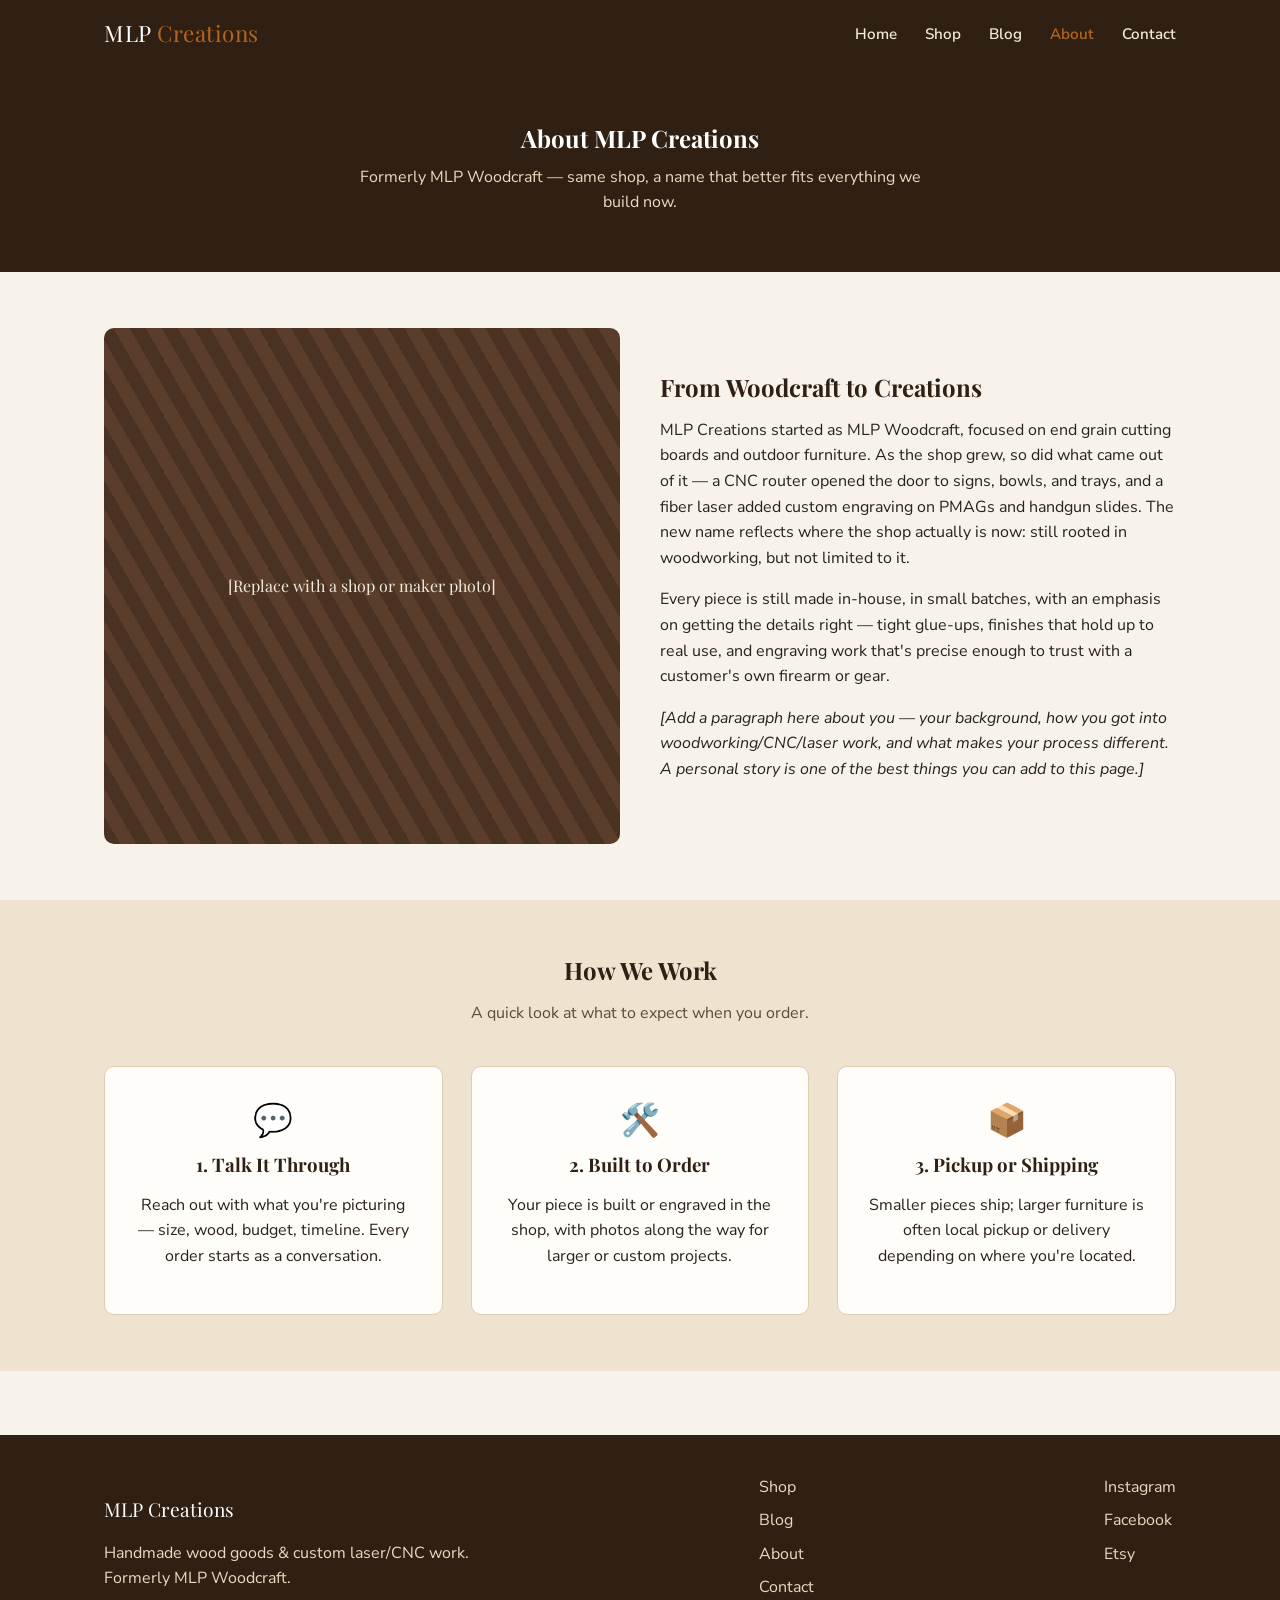
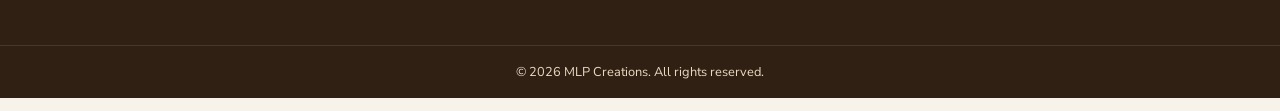
==== about.html @ 7bca6a59 "Build MLP Creations site: storefront + blog Replace the placeholder page with a full static site: ho" ====
<!DOCTYPE html>
<html lang="en">
<head>
  <meta charset="UTF-8">
  <meta name="viewport" content="width=device-width, initial-scale=1.0">
  <title>About — MLP Creations</title>
  <meta name="description" content="The story behind MLP Creations, formerly MLP Woodcraft — handmade wood goods, laser engraving, and CNC work.">
  <link rel="preconnect" href="https://fonts.googleapis.com">
  <link href="https://fonts.googleapis.com/css2?family=Playfair+Display:wght@600;700&family=Nunito+Sans:wght@400;600;700&display=swap" rel="stylesheet">
  <link rel="stylesheet" href="css/style.css">
</head>
<body>

  <header class="site-header">
    <div class="container header-inner">
      <a href="index.html" class="logo">MLP <span>Creations</span></a>
      <nav class="site-nav" id="site-nav">
        <a href="index.html">Home</a>
        <a href="shop.html">Shop</a>
        <a href="blog.html">Blog</a>
        <a href="about.html" class="active">About</a>
        <a href="contact.html">Contact</a>
      </nav>
      <button class="nav-toggle" id="nav-toggle" aria-label="Toggle menu" aria-expanded="false">
        <span></span><span></span><span></span>
      </button>
    </div>
  </header>

  <section class="page-hero">
    <div class="container">
      <h1>About MLP Creations</h1>
      <p>Formerly MLP Woodcraft — same shop, a name that better fits everything we build now.</p>
    </div>
  </section>

  <section>
    <div class="container about-grid">
      <div class="about-photo">[Replace with a shop or maker photo]</div>
      <div>
        <h2>From Woodcraft to Creations</h2>
        <p>MLP Creations started as MLP Woodcraft, focused on end grain cutting boards and outdoor furniture. As the shop grew, so did what came out of it — a CNC router opened the door to signs, bowls, and trays, and a fiber laser added custom engraving on PMAGs and handgun slides. The new name reflects where the shop actually is now: still rooted in woodworking, but not limited to it.</p>
        <p>Every piece is still made in-house, in small batches, with an emphasis on getting the details right — tight glue-ups, finishes that hold up to real use, and engraving work that's precise enough to trust with a customer's own firearm or gear.</p>
        <p><em>[Add a paragraph here about you — your background, how you got into woodworking/CNC/laser work, and what makes your process different. A personal story is one of the best things you can add to this page.]</em></p>
      </div>
    </div>
  </section>

  <section style="background:var(--color-bg-alt);">
    <div class="container">
      <div class="section-heading">
        <h2>How We Work</h2>
        <p>A quick look at what to expect when you order.</p>
      </div>
      <div class="grid-3">
        <div class="feature-card">
          <div class="icon">💬</div>
          <h3>1. Talk It Through</h3>
          <p>Reach out with what you're picturing — size, wood, budget, timeline. Every order starts as a conversation.</p>
        </div>
        <div class="feature-card">
          <div class="icon">🛠️</div>
          <h3>2. Built to Order</h3>
          <p>Your piece is built or engraved in the shop, with photos along the way for larger or custom projects.</p>
        </div>
        <div class="feature-card">
          <div class="icon">📦</div>
          <h3>3. Pickup or Shipping</h3>
          <p>Smaller pieces ship; larger furniture is often local pickup or delivery depending on where you're located.</p>
        </div>
      </div>
    </div>
  </section>

  <footer class="site-footer">
    <div class="container footer-inner">
      <div>
        <p class="footer-brand">MLP Creations</p>
        <p>Handmade wood goods &amp; custom laser/CNC work.<br>Formerly MLP Woodcraft.</p>
      </div>
      <div class="footer-links">
        <a href="shop.html">Shop</a>
        <a href="blog.html">Blog</a>
        <a href="about.html">About</a>
        <a href="contact.html">Contact</a>
      </div>
      <div class="footer-social">
        <a href="#">Instagram</a>
        <a href="#">Facebook</a>
        <a href="#">Etsy</a>
      </div>
    </div>
    <p class="footer-copy">&copy; 2026 MLP Creations. All rights reserved.</p>
  </footer>

  <script src="js/main.js"></script>
</body>
</html>
---- css/style.css ----
/* =========================================================
   MLP Creations — shared stylesheet
   Edit the variables below to change colors/fonts site-wide.
   ========================================================= */

:root {
  --color-bg: #f8f3ea;
  --color-bg-alt: #efe3d0;
  --color-card: #fffdf9;
  --color-text: #2b2118;
  --color-text-soft: #5c4a3a;
  --color-walnut: #4a3222;
  --color-walnut-dark: #302013;
  --color-accent: #b5651d;
  --color-accent-dark: #8f4e15;
  --color-border: #ddccae;
  --font-heading: 'Playfair Display', Georgia, serif;
  --font-body: 'Nunito Sans', -apple-system, BlinkMacSystemFont, 'Segoe UI', sans-serif;
  --radius: 10px;
  --max-width: 1120px;
}

* { box-sizing: border-box; }

html { scroll-behavior: smooth; }

body {
  margin: 0;
  background: var(--color-bg);
  color: var(--color-text);
  font-family: var(--font-body);
  line-height: 1.6;
}

img { max-width: 100%; display: block; }

a { color: var(--color-accent-dark); text-decoration: none; }
a:hover { text-decoration: underline; }

h1, h2, h3, h4 {
  font-family: var(--font-heading);
  color: var(--color-walnut-dark);
  line-height: 1.2;
  margin: 0 0 .5em;
}

.container {
  max-width: var(--max-width);
  margin: 0 auto;
  padding: 0 1.5rem;
}

section { padding: 3.5rem 0; }

.section-heading { text-align: center; max-width: 640px; margin: 0 auto 2.5rem; }
.section-heading p { color: var(--color-text-soft); }

.btn {
  display: inline-block;
  padding: .75rem 1.6rem;
  border-radius: var(--radius);
  font-weight: 700;
  cursor: pointer;
  border: 2px solid transparent;
  text-decoration: none !important;
}
.btn-primary { background: var(--color-accent); color: #fff; }
.btn-primary:hover { background: var(--color-accent-dark); }
.btn-secondary { background: transparent; border-color: var(--color-walnut); color: var(--color-walnut-dark); }
.btn-secondary:hover { background: var(--color-walnut); color: #fff; }
.btn-block { width: 100%; text-align: center; }

/* ===== Header / Nav ===== */
.site-header {
  background: var(--color-walnut-dark);
  position: sticky;
  top: 0;
  z-index: 50;
}
.header-inner {
  display: flex;
  align-items: center;
  justify-content: space-between;
  padding: 1rem 1.5rem;
}
.logo {
  font-family: var(--font-heading);
  font-size: 1.4rem;
  color: #fff;
  letter-spacing: .5px;
}
.logo span { color: var(--color-accent); }
.logo:hover { text-decoration: none; opacity: .9; }

.site-nav { display: flex; gap: 1.75rem; }
.site-nav a {
  color: #f2e9da;
  font-weight: 600;
  font-size: .95rem;
}
.site-nav a:hover, .site-nav a.active { color: var(--color-accent); text-decoration: none; }

.nav-toggle {
  display: none;
  flex-direction: column;
  justify-content: center;
  gap: 5px;
  width: 32px;
  height: 32px;
  background: none;
  border: none;
  cursor: pointer;
}
.nav-toggle span { width: 100%; height: 2px; background: #fff; }

@media (max-width: 760px) {
  .nav-toggle { display: flex; }
  .site-nav {
    position: absolute;
    top: 100%;
    left: 0;
    right: 0;
    background: var(--color-walnut-dark);
    flex-direction: column;
    gap: 0;
    max-height: 0;
    overflow: hidden;
    transition: max-height .25s ease;
  }
  .site-nav.open { max-height: 320px; }
  .site-nav a { padding: 1rem 1.5rem; border-top: 1px solid rgba(255,255,255,.1); }
}

/* ===== Hero ===== */
.hero {
  background: linear-gradient(135deg, var(--color-walnut) 0%, var(--color-walnut-dark) 100%);
  color: #f8f3ea;
  text-align: center;
  padding: 5rem 1.5rem;
}
.hero h1 { color: #fff; font-size: 2.6rem; max-width: 780px; margin: 0 auto .75rem; }
.hero p { max-width: 560px; margin: 0 auto 2rem; color: #ead9c2; font-size: 1.1rem; }
.hero .btn-row { display: flex; gap: 1rem; justify-content: center; flex-wrap: wrap; }

.page-hero {
  background: var(--color-walnut-dark);
  color: #fff;
  text-align: center;
  padding: 3.5rem 1.5rem;
}
.page-hero h1 { color: #fff; }
.page-hero p { color: #ead9c2; max-width: 600px; margin: .5rem auto 0; }

/* ===== Category / feature cards ===== */
.grid-3 { display: grid; grid-template-columns: repeat(3, 1fr); gap: 1.75rem; }
.grid-2 { display: grid; grid-template-columns: repeat(2, 1fr); gap: 1.75rem; }
@media (max-width: 860px) {
  .grid-3 { grid-template-columns: 1fr 1fr; }
}
@media (max-width: 600px) {
  .grid-3, .grid-2 { grid-template-columns: 1fr; }
}

.feature-card {
  background: var(--color-card);
  border: 1px solid var(--color-border);
  border-radius: var(--radius);
  padding: 1.75rem;
  text-align: center;
}
.feature-card .icon { font-size: 2rem; margin-bottom: .5rem; }

/* ===== Product thumbnails (placeholders — swap for real photos) ===== */
.thumb {
  aspect-ratio: 4 / 3;
  border-radius: var(--radius) var(--radius) 0 0;
  display: flex;
  align-items: center;
  justify-content: center;
  flex-direction: column;
  gap: .35rem;
  color: #fff;
  background: repeating-linear-gradient(120deg, var(--color-walnut), var(--color-walnut) 12px, #5a3e2b 12px, #5a3e2b 24px);
}
.thumb .icon { font-size: 2.2rem; }
.thumb .thumb-label { font-size: .75rem; letter-spacing: .5px; text-transform: uppercase; opacity: .85; }

/* ===== Product cards ===== */
.product-grid { display: grid; grid-template-columns: repeat(3, 1fr); gap: 1.75rem; }
@media (max-width: 860px) { .product-grid { grid-template-columns: 1fr 1fr; } }
@media (max-width: 600px) { .product-grid { grid-template-columns: 1fr; } }

.product-card {
  background: var(--color-card);
  border: 1px solid var(--color-border);
  border-radius: var(--radius);
  overflow: hidden;
  display: flex;
  flex-direction: column;
}
.product-body { padding: 1.25rem; display: flex; flex-direction: column; flex: 1; }
.product-body h3 { font-size: 1.15rem; margin-bottom: .25rem; }
.product-price { color: var(--color-accent-dark); font-weight: 700; margin-bottom: .5rem; }
.product-body p.desc { color: var(--color-text-soft); font-size: .92rem; flex: 1; }

.category-block { margin-bottom: 3.5rem; }
.category-block h2 { border-bottom: 2px solid var(--color-border); padding-bottom: .5rem; margin-bottom: 1.5rem; }

.callout {
  background: var(--color-bg-alt);
  border-left: 4px solid var(--color-accent);
  padding: 1rem 1.25rem;
  border-radius: 0 var(--radius) var(--radius) 0;
  font-size: .92rem;
  color: var(--color-text-soft);
  margin-top: 3rem;
}

/* ===== Blog / posts ===== */
.post-grid { display: grid; grid-template-columns: repeat(2, 1fr); gap: 1.75rem; }
@media (max-width: 700px) { .post-grid { grid-template-columns: 1fr; } }

.post-card {
  background: var(--color-card);
  border: 1px solid var(--color-border);
  border-radius: var(--radius);
  overflow: hidden;
  display: flex;
  flex-direction: column;
}
.post-body { padding: 1.5rem; display: flex; flex-direction: column; flex: 1; }
.post-date { font-size: .8rem; text-transform: uppercase; letter-spacing: .5px; color: var(--color-accent-dark); font-weight: 700; margin-bottom: .35rem; }
.post-body p.excerpt { color: var(--color-text-soft); flex: 1; }

.post-article { max-width: 720px; margin: 0 auto; padding: 3rem 1.5rem; }
.post-article .post-date { display: block; margin-bottom: .5rem; }
.post-article h1 { font-size: 2.1rem; }
.post-article p { margin: 1rem 0; }
.post-article .back-link { display: inline-block; margin-top: 2rem; }

/* ===== About ===== */
.about-photo {
  aspect-ratio: 1;
  border-radius: var(--radius);
  background: repeating-linear-gradient(60deg, var(--color-walnut), var(--color-walnut) 14px, #5a3e2b 14px, #5a3e2b 28px);
  display: flex;
  align-items: center;
  justify-content: center;
  color: #f2e9da;
  font-family: var(--font-heading);
  text-align: center;
  padding: 1.5rem;
}
.about-grid { display: grid; grid-template-columns: 1fr 1fr; gap: 2.5rem; align-items: center; }
@media (max-width: 760px) { .about-grid { grid-template-columns: 1fr; } }

/* ===== Contact / forms ===== */
.contact-grid { display: grid; grid-template-columns: 1.1fr .9fr; gap: 2.5rem; }
@media (max-width: 800px) { .contact-grid { grid-template-columns: 1fr; } }

form { display: flex; flex-direction: column; gap: 1rem; }
label { font-weight: 700; font-size: .9rem; margin-bottom: .3rem; display: block; }
input, select, textarea {
  width: 100%;
  padding: .7rem .85rem;
  border: 1px solid var(--color-border);
  border-radius: var(--radius);
  font-family: inherit;
  font-size: 1rem;
  background: #fff;
  color: var(--color-text);
}
textarea { min-height: 140px; resize: vertical; }

.form-note { font-size: .85rem; color: var(--color-text-soft); }
#form-success {
  display: none;
  background: #e9f3e6;
  border: 1px solid #b8d9ae;
  color: #34532b;
  padding: 1rem 1.25rem;
  border-radius: var(--radius);
  margin-top: 1rem;
}
#form-success.show { display: block; }

.contact-details .icon-row { display: flex; gap: .75rem; margin-bottom: 1.1rem; align-items: flex-start; }

/* ===== Footer ===== */
.site-footer { background: var(--color-walnut-dark); color: #ead9c2; margin-top: 4rem; }
.footer-inner {
  display: flex;
  flex-wrap: wrap;
  gap: 2rem;
  justify-content: space-between;
  padding: 2.5rem 1.5rem 1.5rem;
}
.footer-brand { color: #fff; font-family: var(--font-heading); font-size: 1.2rem; margin-bottom: .25rem; }
.footer-links, .footer-social { display: flex; flex-direction: column; gap: .5rem; }
.footer-links a, .footer-social a { color: #ead9c2; }
.footer-links a:hover, .footer-social a:hover { color: var(--color-accent); }
.footer-copy { text-align: center; font-size: .8rem; padding: 1rem 1.5rem; border-top: 1px solid rgba(255,255,255,.1); }
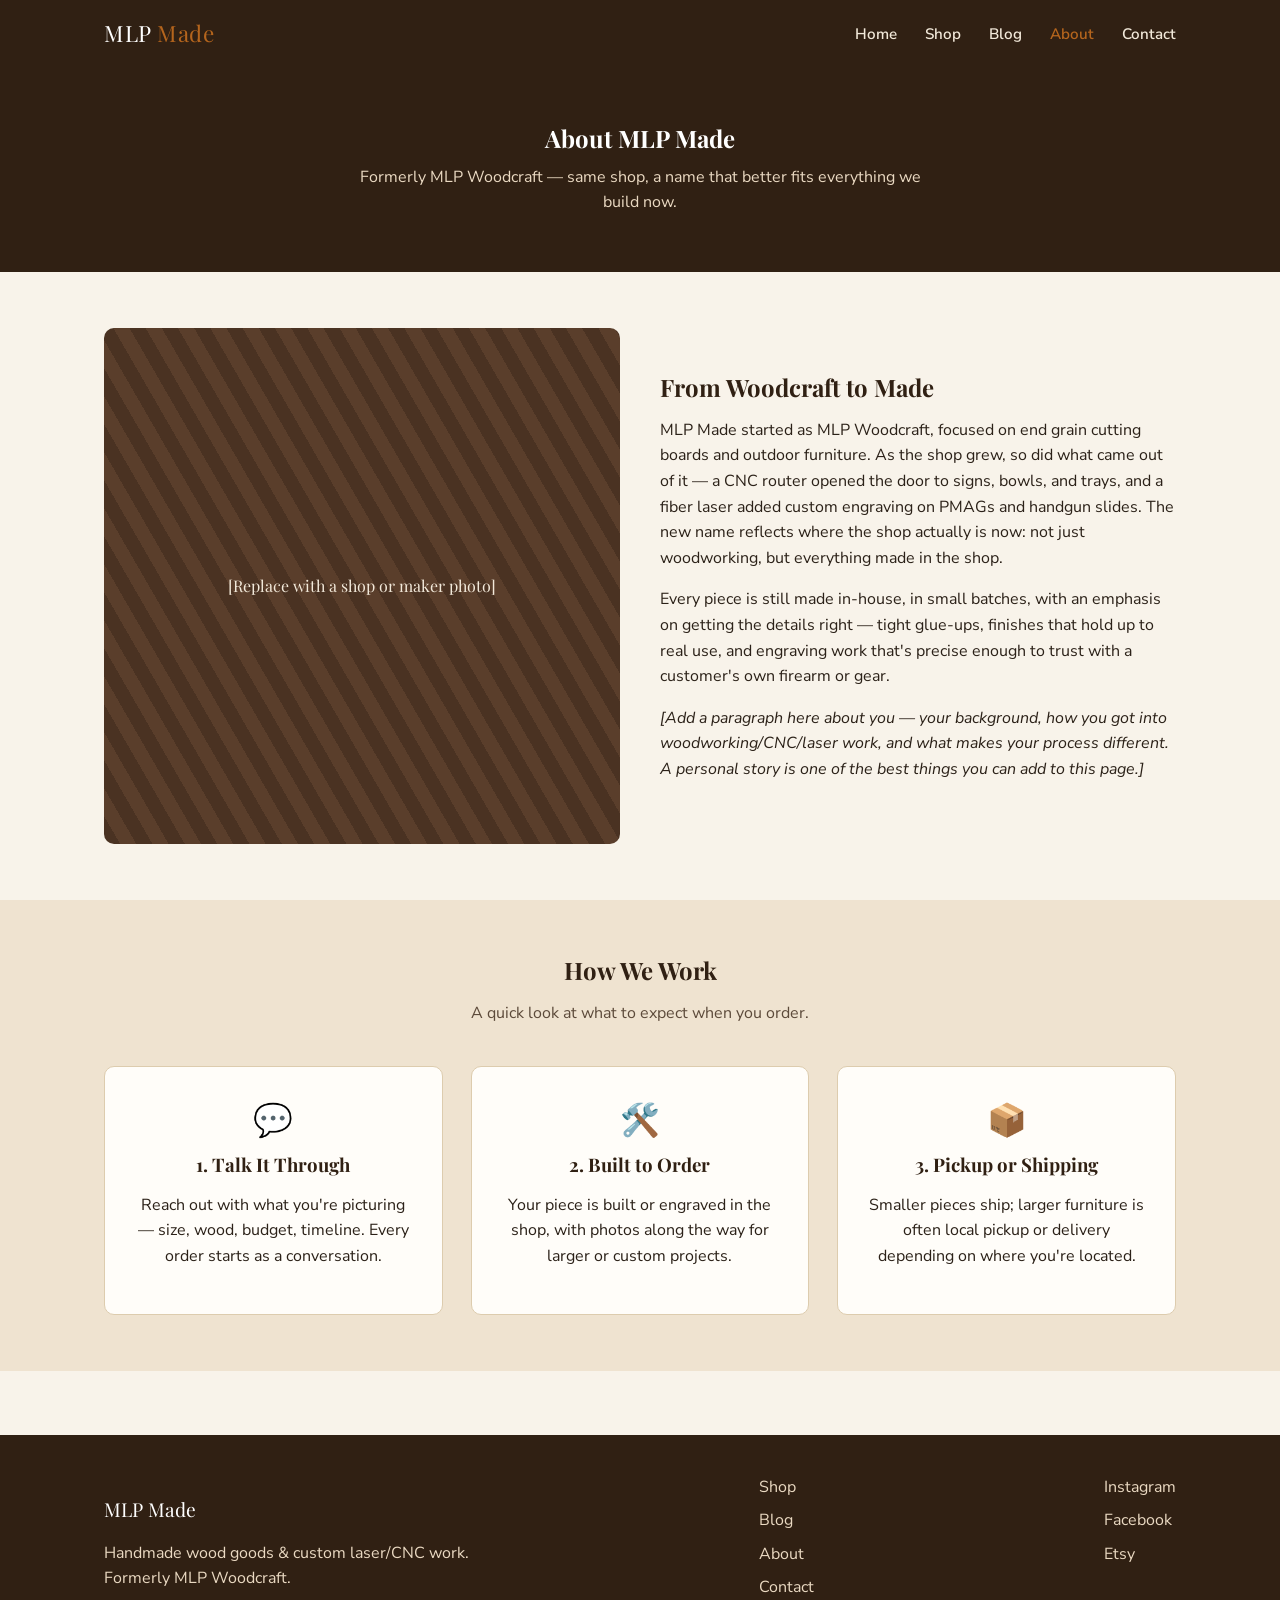
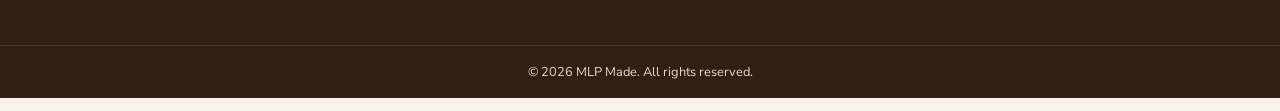
==== commit dcaa8605: "Rebrand site from MLP Creations to MLP Made Reflects the upcoming business name change so the site, " ====
--- a/about.html
+++ b/about.html
@@ -3,8 +3,8 @@
 <head>
   <meta charset="UTF-8">
   <meta name="viewport" content="width=device-width, initial-scale=1.0">
-  <title>About — MLP Creations</title>
-  <meta name="description" content="The story behind MLP Creations, formerly MLP Woodcraft — handmade wood goods, laser engraving, and CNC work.">
+  <title>About — MLP Made</title>
+  <meta name="description" content="The story behind MLP Made, formerly MLP Woodcraft — handmade wood goods, laser engraving, and CNC work.">
   <link rel="preconnect" href="https://fonts.googleapis.com">
   <link href="https://fonts.googleapis.com/css2?family=Playfair+Display:wght@600;700&family=Nunito+Sans:wght@400;600;700&display=swap" rel="stylesheet">
   <link rel="stylesheet" href="css/style.css">
@@ -13,7 +13,7 @@
 
   <header class="site-header">
     <div class="container header-inner">
-      <a href="index.html" class="logo">MLP <span>Creations</span></a>
+      <a href="index.html" class="logo">MLP <span>Made</span></a>
       <nav class="site-nav" id="site-nav">
         <a href="index.html">Home</a>
         <a href="shop.html">Shop</a>
@@ -29,7 +29,7 @@
 
   <section class="page-hero">
     <div class="container">
-      <h1>About MLP Creations</h1>
+      <h1>About MLP Made</h1>
       <p>Formerly MLP Woodcraft — same shop, a name that better fits everything we build now.</p>
     </div>
   </section>
@@ -38,8 +38,8 @@
     <div class="container about-grid">
       <div class="about-photo">[Replace with a shop or maker photo]</div>
       <div>
-        <h2>From Woodcraft to Creations</h2>
-        <p>MLP Creations started as MLP Woodcraft, focused on end grain cutting boards and outdoor furniture. As the shop grew, so did what came out of it — a CNC router opened the door to signs, bowls, and trays, and a fiber laser added custom engraving on PMAGs and handgun slides. The new name reflects where the shop actually is now: still rooted in woodworking, but not limited to it.</p>
+        <h2>From Woodcraft to Made</h2>
+        <p>MLP Made started as MLP Woodcraft, focused on end grain cutting boards and outdoor furniture. As the shop grew, so did what came out of it — a CNC router opened the door to signs, bowls, and trays, and a fiber laser added custom engraving on PMAGs and handgun slides. The new name reflects where the shop actually is now: not just woodworking, but everything made in the shop.</p>
         <p>Every piece is still made in-house, in small batches, with an emphasis on getting the details right — tight glue-ups, finishes that hold up to real use, and engraving work that's precise enough to trust with a customer's own firearm or gear.</p>
         <p><em>[Add a paragraph here about you — your background, how you got into woodworking/CNC/laser work, and what makes your process different. A personal story is one of the best things you can add to this page.]</em></p>
       </div>
@@ -75,7 +75,7 @@
   <footer class="site-footer">
     <div class="container footer-inner">
       <div>
-        <p class="footer-brand">MLP Creations</p>
+        <p class="footer-brand">MLP Made</p>
         <p>Handmade wood goods &amp; custom laser/CNC work.<br>Formerly MLP Woodcraft.</p>
       </div>
       <div class="footer-links">
@@ -90,7 +90,7 @@
         <a href="#">Etsy</a>
       </div>
     </div>
-    <p class="footer-copy">&copy; 2026 MLP Creations. All rights reserved.</p>
+    <p class="footer-copy">&copy; 2026 MLP Made. All rights reserved.</p>
   </footer>
 
   <script src="js/main.js"></script>
--- a/css/style.css
+++ b/css/style.css
@@ -1,5 +1,5 @@
 /* =========================================================
-   MLP Creations — shared stylesheet
+   MLP Made — shared stylesheet
    Edit the variables below to change colors/fonts site-wide.
    ========================================================= */
 
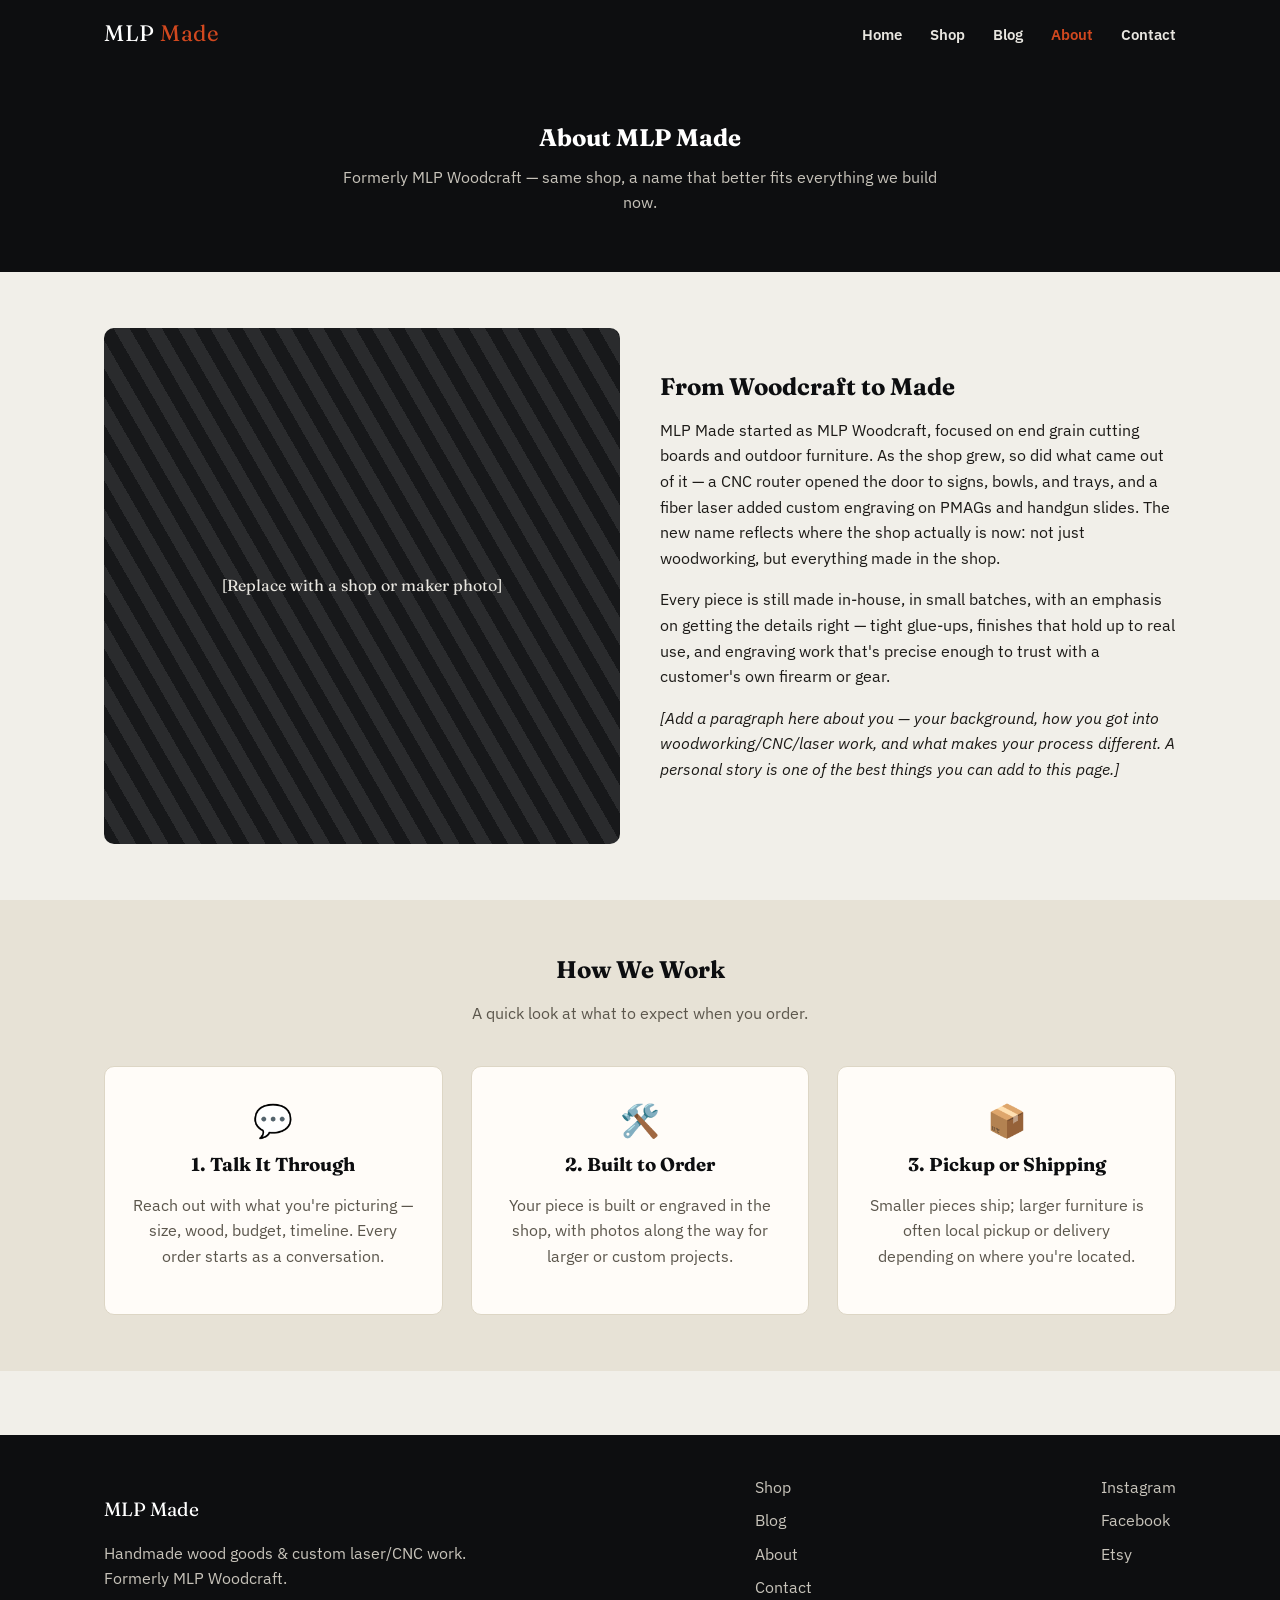
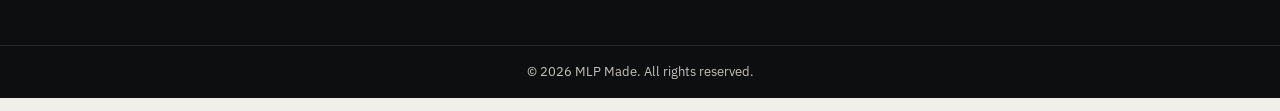
==== commit c239ed21: "Restyle site to the "Foundry" direction Swap the muted walnut-brown palette for near-black charcoal " ====
--- a/about.html
+++ b/about.html
@@ -6,7 +6,7 @@
   <title>About — MLP Made</title>
   <meta name="description" content="The story behind MLP Made, formerly MLP Woodcraft — handmade wood goods, laser engraving, and CNC work.">
   <link rel="preconnect" href="https://fonts.googleapis.com">
-  <link href="https://fonts.googleapis.com/css2?family=Playfair+Display:wght@600;700&family=Nunito+Sans:wght@400;600;700&display=swap" rel="stylesheet">
+  <link href="https://fonts.googleapis.com/css2?family=Fraunces:opsz,wght@9..144,600;9..144,700&family=IBM+Plex+Sans:wght@400;500;600;700&display=swap" rel="stylesheet">
   <link rel="stylesheet" href="css/style.css">
 </head>
 <body>
--- a/css/style.css
+++ b/css/style.css
@@ -4,18 +4,18 @@
    ========================================================= */
 
 :root {
-  --color-bg: #f8f3ea;
-  --color-bg-alt: #efe3d0;
-  --color-card: #fffdf9;
-  --color-text: #2b2118;
-  --color-text-soft: #5c4a3a;
-  --color-walnut: #4a3222;
-  --color-walnut-dark: #302013;
-  --color-accent: #b5651d;
-  --color-accent-dark: #8f4e15;
-  --color-border: #ddccae;
-  --font-heading: 'Playfair Display', Georgia, serif;
-  --font-body: 'Nunito Sans', -apple-system, BlinkMacSystemFont, 'Segoe UI', sans-serif;
+  --color-bg: #f1efe9;
+  --color-bg-alt: #e7e2d6;
+  --color-card: #fffcf8;
+  --color-text: #1c1a17;
+  --color-text-soft: #5b564c;
+  --color-walnut: #17181a;
+  --color-walnut-dark: #0d0e10;
+  --color-accent: #d1481f;
+  --color-accent-dark: #b23c17;
+  --color-border: #ddd6c5;
+  --font-heading: 'Fraunces', Georgia, serif;
+  --font-body: 'IBM Plex Sans', -apple-system, BlinkMacSystemFont, 'Segoe UI', sans-serif;
   --radius: 10px;
   --max-width: 1120px;
 }
@@ -94,7 +94,7 @@
 
 .site-nav { display: flex; gap: 1.75rem; }
 .site-nav a {
-  color: #f2e9da;
+  color: #e8e6e0;
   font-weight: 600;
   font-size: .95rem;
 }
@@ -139,7 +139,7 @@
   padding: 5rem 1.5rem;
 }
 .hero h1 { color: #fff; font-size: 2.6rem; max-width: 780px; margin: 0 auto .75rem; }
-.hero p { max-width: 560px; margin: 0 auto 2rem; color: #ead9c2; font-size: 1.1rem; }
+.hero p { max-width: 560px; margin: 0 auto 2rem; color: #c7c3ba; font-size: 1.1rem; }
 .hero .btn-row { display: flex; gap: 1rem; justify-content: center; flex-wrap: wrap; }
 
 .page-hero {
@@ -149,7 +149,7 @@
   padding: 3.5rem 1.5rem;
 }
 .page-hero h1 { color: #fff; }
-.page-hero p { color: #ead9c2; max-width: 600px; margin: .5rem auto 0; }
+.page-hero p { color: #c7c3ba; max-width: 600px; margin: .5rem auto 0; }
 
 /* ===== Category / feature cards ===== */
 .grid-3 { display: grid; grid-template-columns: repeat(3, 1fr); gap: 1.75rem; }
@@ -169,6 +169,7 @@
   text-align: center;
 }
 .feature-card .icon { font-size: 2rem; margin-bottom: .5rem; }
+.feature-card p { color: var(--color-text-soft); }
 
 /* ===== Product thumbnails (placeholders — swap for real photos) ===== */
 .thumb {
@@ -180,7 +181,7 @@
   flex-direction: column;
   gap: .35rem;
   color: #fff;
-  background: repeating-linear-gradient(120deg, var(--color-walnut), var(--color-walnut) 12px, #5a3e2b 12px, #5a3e2b 24px);
+  background: repeating-linear-gradient(120deg, var(--color-walnut), var(--color-walnut) 12px, #2a2b2d 12px, #2a2b2d 24px);
 }
 .thumb .icon { font-size: 2.2rem; }
 .thumb .thumb-label { font-size: .75rem; letter-spacing: .5px; text-transform: uppercase; opacity: .85; }
@@ -242,11 +243,11 @@
 .about-photo {
   aspect-ratio: 1;
   border-radius: var(--radius);
-  background: repeating-linear-gradient(60deg, var(--color-walnut), var(--color-walnut) 14px, #5a3e2b 14px, #5a3e2b 28px);
+  background: repeating-linear-gradient(60deg, var(--color-walnut), var(--color-walnut) 14px, #2a2b2d 14px, #2a2b2d 28px);
   display: flex;
   align-items: center;
   justify-content: center;
-  color: #f2e9da;
+  color: #e8e6e0;
   font-family: var(--font-heading);
   text-align: center;
   padding: 1.5rem;
@@ -287,7 +288,7 @@
 .contact-details .icon-row { display: flex; gap: .75rem; margin-bottom: 1.1rem; align-items: flex-start; }
 
 /* ===== Footer ===== */
-.site-footer { background: var(--color-walnut-dark); color: #ead9c2; margin-top: 4rem; }
+.site-footer { background: var(--color-walnut-dark); color: #c7c3ba; margin-top: 4rem; }
 .footer-inner {
   display: flex;
   flex-wrap: wrap;
@@ -297,6 +298,6 @@
 }
 .footer-brand { color: #fff; font-family: var(--font-heading); font-size: 1.2rem; margin-bottom: .25rem; }
 .footer-links, .footer-social { display: flex; flex-direction: column; gap: .5rem; }
-.footer-links a, .footer-social a { color: #ead9c2; }
+.footer-links a, .footer-social a { color: #c7c3ba; }
 .footer-links a:hover, .footer-social a:hover { color: var(--color-accent); }
 .footer-copy { text-align: center; font-size: .8rem; padding: 1rem 1.5rem; border-top: 1px solid rgba(255,255,255,.1); }
